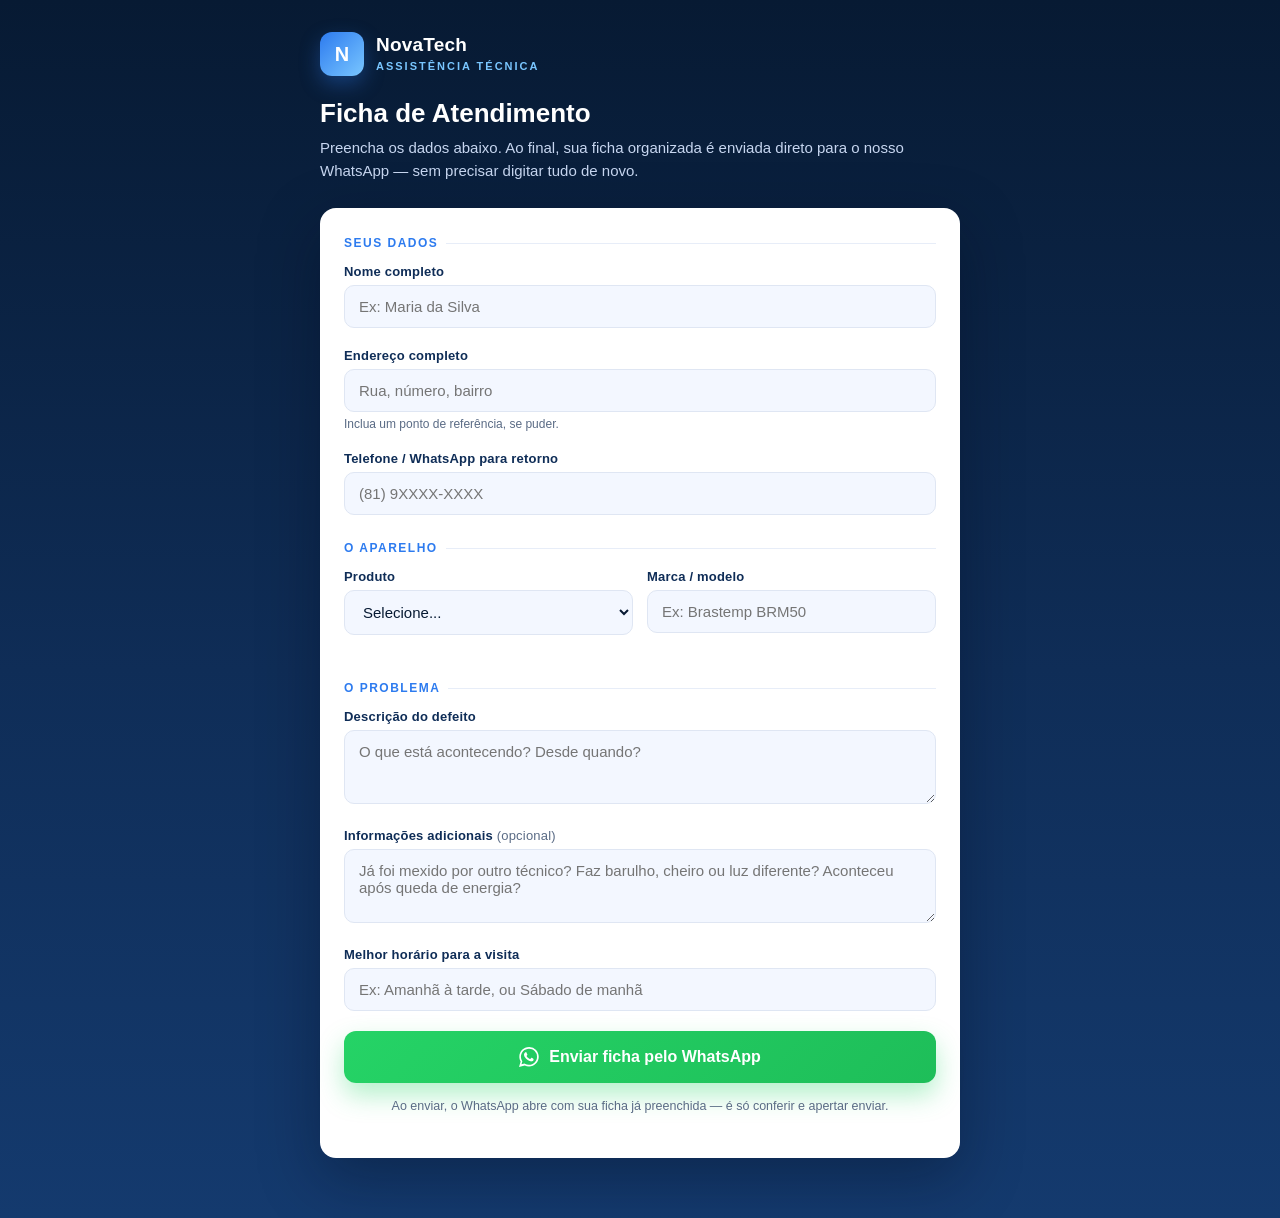
==== ficha.html @ 9787a62e "adicionando ficha de atendimento interativa" ====
<!DOCTYPE html>
<html lang="pt-BR">
<head>
<meta charset="UTF-8">
<meta name="viewport" content="width=device-width, initial-scale=1.0">
<title>Ficha de Atendimento — NovaTech Assistência Técnica</title>
<link rel="icon" type="image/svg+xml" href="img/gemini-svg.svg">
<style>
  :root{
    --navy-dark:#071A33;
    --navy:#0F2D57;
    --blue:#2D7BEF;
    --blue-light:#79C6FF;
    --white:#FFFFFF;
    --off-white:#F3F7FF;
    --text-muted:#5A6B85;
    --error:#E4573D;
    --radius:16px;
  }
  *{box-sizing:border-box;}
  body{
    margin:0;
    font-family:-apple-system,BlinkMacSystemFont,"Segoe UI",Roboto,Helvetica,Arial,sans-serif;
    background:linear-gradient(180deg,var(--navy-dark) 0%, var(--navy) 55%, #143a6e 100%);
    min-height:100vh;
    padding:32px 16px 60px;
    color:var(--navy-dark);
  }
  .wrap{max-width:640px;margin:0 auto;}
  .brand{
    display:flex;align-items:center;gap:12px;
    margin-bottom:22px;
    opacity:0;
    animation:fadeDown .6s ease forwards;
  }
  .brand-badge{
    width:44px;height:44px;border-radius:12px;
    background:linear-gradient(135deg,var(--blue) 0%, var(--blue-light) 100%);
    display:flex;align-items:center;justify-content:center;
    font-weight:800;color:var(--white);font-size:20px;
    box-shadow:0 8px 20px rgba(45,123,239,.35);
  }
  .brand-text h1{margin:0;font-size:19px;color:var(--white);letter-spacing:.2px;}
  .brand-text span{font-size:11px;letter-spacing:2px;color:var(--blue-light);font-weight:600;}

  .intro{
    color:var(--off-white);
    margin:0 0 26px;
    opacity:0;
    animation:fadeDown .6s ease .08s forwards;
  }
  .intro h2{font-size:26px;margin:0 0 8px;color:var(--white);}
  .intro p{margin:0;color:#c7d6f0;font-size:15px;line-height:1.5;}

  form{
    background:var(--white);
    border-radius:var(--radius);
    padding:28px 24px 30px;
    box-shadow:0 20px 60px rgba(3,12,28,.35);
    opacity:0;
    animation:fadeUp .6s ease .16s forwards;
  }

  .field{margin-bottom:20px;position:relative;}
  .field label{
    display:block;font-size:13px;font-weight:700;color:var(--navy);
    margin-bottom:6px;letter-spacing:.2px;
  }
  .field .hint{font-size:12px;color:var(--text-muted);margin-top:5px;}
  .field input,.field select,.field textarea{
    width:100%;padding:12px 14px;border-radius:10px;
    border:1.5px solid #dfe6f3;font-size:15px;
    font-family:inherit;color:var(--navy-dark);
    background:var(--off-white);
    transition:border-color .18s ease, box-shadow .18s ease;
  }
  .field textarea{resize:vertical;min-height:74px;}
  .field input:focus,.field select:focus,.field textarea:focus{
    outline:none;border-color:var(--blue);
    box-shadow:0 0 0 4px rgba(45,123,239,.14);
    background:var(--white);
  }
  .field.invalid input,.field.invalid select,.field.invalid textarea{
    border-color:var(--error);
    box-shadow:0 0 0 4px rgba(228,87,61,.1);
  }
  .field .err-msg{
    display:none;color:var(--error);font-size:12px;margin-top:5px;font-weight:600;
  }
  .field.invalid .err-msg{display:block;}

  .row2{display:grid;grid-template-columns:1fr 1fr;gap:14px;}
  @media (max-width:480px){ .row2{grid-template-columns:1fr;} }

  .section-title{
    font-size:12px;font-weight:800;letter-spacing:1.5px;color:var(--blue);
    text-transform:uppercase;margin:26px 0 14px;
    display:flex;align-items:center;gap:8px;
  }
  .section-title::after{content:"";flex:1;height:1px;background:#e7edf8;}
  .section-title:first-of-type{margin-top:0;}

  button[type="submit"]{
    width:100%;margin-top:8px;padding:16px;border:none;border-radius:12px;
    background:linear-gradient(135deg,#25D366 0%, #1EBE59 100%);
    color:var(--white);font-size:16px;font-weight:700;cursor:pointer;
    display:flex;align-items:center;justify-content:center;gap:10px;
    box-shadow:0 12px 26px rgba(37,211,102,.35);
    transition:transform .15s ease, box-shadow .15s ease;
  }
  button[type="submit"]:hover{transform:translateY(-2px);box-shadow:0 16px 34px rgba(37,211,102,.45);}
  button[type="submit"]:active{transform:translateY(0);}
  button[type="submit"] svg{width:20px;height:20px;}

  .note{
    text-align:center;color:var(--text-muted);font-size:12.5px;margin-top:14px;line-height:1.5;
  }

  @keyframes fadeDown{from{opacity:0;transform:translateY(-10px);}to{opacity:1;transform:translateY(0);}}
  @keyframes fadeUp{from{opacity:0;transform:translateY(16px);}to{opacity:1;transform:translateY(0);}}

  @media (prefers-reduced-motion: reduce){
    .brand,.intro,form{animation:none;opacity:1;}
  }
</style>
</head>
<body>
<div class="wrap">

  <div class="brand">
    <div class="brand-badge">N</div>
    <div class="brand-text">
      <h1>NovaTech</h1>
      <span>ASSISTÊNCIA TÉCNICA</span>
    </div>
  </div>

  <div class="intro">
    <h2>Ficha de Atendimento</h2>
    <p>Preencha os dados abaixo. Ao final, sua ficha organizada é enviada direto para o nosso WhatsApp — sem precisar digitar tudo de novo.</p>
  </div>

  <form id="fichaForm" novalidate>

    <div class="section-title">Seus dados</div>

    <div class="field" data-field="nome">
      <label for="nome">Nome completo</label>
      <input type="text" id="nome" name="nome" placeholder="Ex: Maria da Silva">
      <div class="err-msg">Informe seu nome.</div>
    </div>

    <div class="field" data-field="endereco">
      <label for="endereco">Endereço completo</label>
      <input type="text" id="endereco" name="endereco" placeholder="Rua, número, bairro">
      <div class="hint">Inclua um ponto de referência, se puder.</div>
      <div class="err-msg">Informe o endereço para a visita.</div>
    </div>

    <div class="field" data-field="contato">
      <label for="contato">Telefone / WhatsApp para retorno</label>
      <input type="tel" id="contato" name="contato" placeholder="(81) 9XXXX-XXXX">
      <div class="err-msg">Informe um telefone de contato.</div>
    </div>

    <div class="section-title">O aparelho</div>

    <div class="row2">
      <div class="field" data-field="produto">
        <label for="produto">Produto</label>
        <select id="produto" name="produto">
          <option value="">Selecione...</option>
          <option>Geladeira</option>
          <option>Freezer</option>
          <option>Máquina de lavar</option>
          <option>Lava e seca</option>
          <option>Lava-louças</option>
          <option>Micro-ondas</option>
          <option>Outro</option>
        </select>
        <div class="err-msg">Selecione o produto.</div>
      </div>
      <div class="field" data-field="marca">
        <label for="marca">Marca / modelo</label>
        <input type="text" id="marca" name="marca" placeholder="Ex: Brastemp BRM50">
        <div class="err-msg">Informe a marca, se souber.</div>
      </div>
    </div>

    <div class="section-title">O problema</div>

    <div class="field" data-field="defeito">
      <label for="defeito">Descrição do defeito</label>
      <textarea id="defeito" name="defeito" placeholder="O que está acontecendo? Desde quando?"></textarea>
      <div class="err-msg">Descreva o defeito para agilizar o diagnóstico.</div>
    </div>

    <div class="field" data-field="adicional">
      <label for="adicional">Informações adicionais <span style="font-weight:400;color:var(--text-muted);">(opcional)</span></label>
      <textarea id="adicional" name="adicional" placeholder="Já foi mexido por outro técnico? Faz barulho, cheiro ou luz diferente? Aconteceu após queda de energia?"></textarea>
    </div>

    <div class="field" data-field="horario">
      <label for="horario">Melhor horário para a visita</label>
      <input type="text" id="horario" name="horario" placeholder="Ex: Amanhã à tarde, ou Sábado de manhã">
      <div class="err-msg">Informe um horário de preferência.</div>
    </div>

    <button type="submit">
      <svg viewBox="0 0 24 24" fill="currentColor"><path d="M20.5 3.5A11.6 11.6 0 0 0 12 0C5.6 0 .4 5.2.4 11.6c0 2 .6 4 1.6 5.7L0 24l6.9-1.8a11.6 11.6 0 0 0 5.1 1.2h.1c6.4 0 11.6-5.2 11.6-11.6 0-3.1-1.2-6-3.2-8.3zM12 21.3h-.1a9.6 9.6 0 0 1-4.9-1.3l-.4-.2-3.6 1 1-3.5-.2-.4a9.6 9.6 0 0 1-1.5-5.2C2.3 6.3 6.6 2 12 2c2.6 0 5 1 6.8 2.8A9.6 9.6 0 0 1 21.6 11.6c0 5.4-4.3 9.7-9.6 9.7zm5.3-7.3c-.3-.1-1.7-.9-2-1-.3-.1-.5-.1-.7.1s-.8 1-.9 1.2-.3.2-.6.1a7.9 7.9 0 0 1-2.3-1.4 8.6 8.6 0 0 1-1.6-2c-.2-.3 0-.5.1-.6l.4-.5.3-.4c.1-.1.1-.3 0-.4-.1-.1-.7-1.6-.9-2.2-.2-.6-.5-.5-.7-.5h-.6c-.2 0-.5.1-.8.4s-1 1-1 2.4 1 2.8 1.2 3c.1.2 2 3 4.8 4.3.7.3 1.2.5 1.6.6.7.2 1.3.2 1.8.1.5-.1 1.7-.7 1.9-1.4.2-.7.2-1.3.2-1.4-.1-.2-.3-.2-.6-.4z"/></svg>
      Enviar ficha pelo WhatsApp
    </button>

    <p class="note">Ao enviar, o WhatsApp abre com sua ficha já preenchida — é só conferir e apertar enviar.</p>
  </form>
</div>

<script>
  // >>> Configure aqui o número de WhatsApp da NovaTech (formato: 55 + DDD + número, só dígitos)
  const WHATSAPP_NUMBER = "5581991546997";

  const form = document.getElementById('fichaForm');
  const fields = ['nome','endereco','contato','produto','marca','defeito','horario'];
  // 'marca' e 'adicional' são tratados como opcionais na validação (mensagem some se preenchido)
  const optional = ['marca','adicional'];

  form.addEventListener('submit', function(e){
    e.preventDefault();
    let valid = true;

    fields.forEach(name => {
      const el = form.elements[name];
      const wrapper = form.querySelector(`[data-field="${name}"]`);
      const value = el.value.trim();
      const isOptional = optional.includes(name);
      if(!value && !isOptional){
        wrapper.classList.add('invalid');
        valid = false;
      } else {
        wrapper.classList.remove('invalid');
      }
    });

    if(!valid){
      form.querySelector('.invalid input, .invalid select, .invalid textarea')?.focus();
      return;
    }

    const data = Object.fromEntries(new FormData(form).entries());

    const linhas = [
      "📋 *Ficha de Atendimento — NovaTech*",
      "",
      `*Nome:* ${data.nome}`,
      `*Endereço:* ${data.endereco}`,
      `*Contato:* ${data.contato}`,
      "",
      `*Produto:* ${data.produto}`,
      data.marca ? `*Marca/modelo:* ${data.marca}` : null,
      "",
      `*Defeito:* ${data.defeito}`,
      data.adicional ? `*Informações adicionais:* ${data.adicional}` : null,
      "",
      `*Melhor horário:* ${data.horario}`
    ].filter(Boolean).join("\n");

    const url = `https://wa.me/${WHATSAPP_NUMBER}?text=${encodeURIComponent(linhas)}`;
    window.location.href = url;
  });
</script>
</body>
</html>
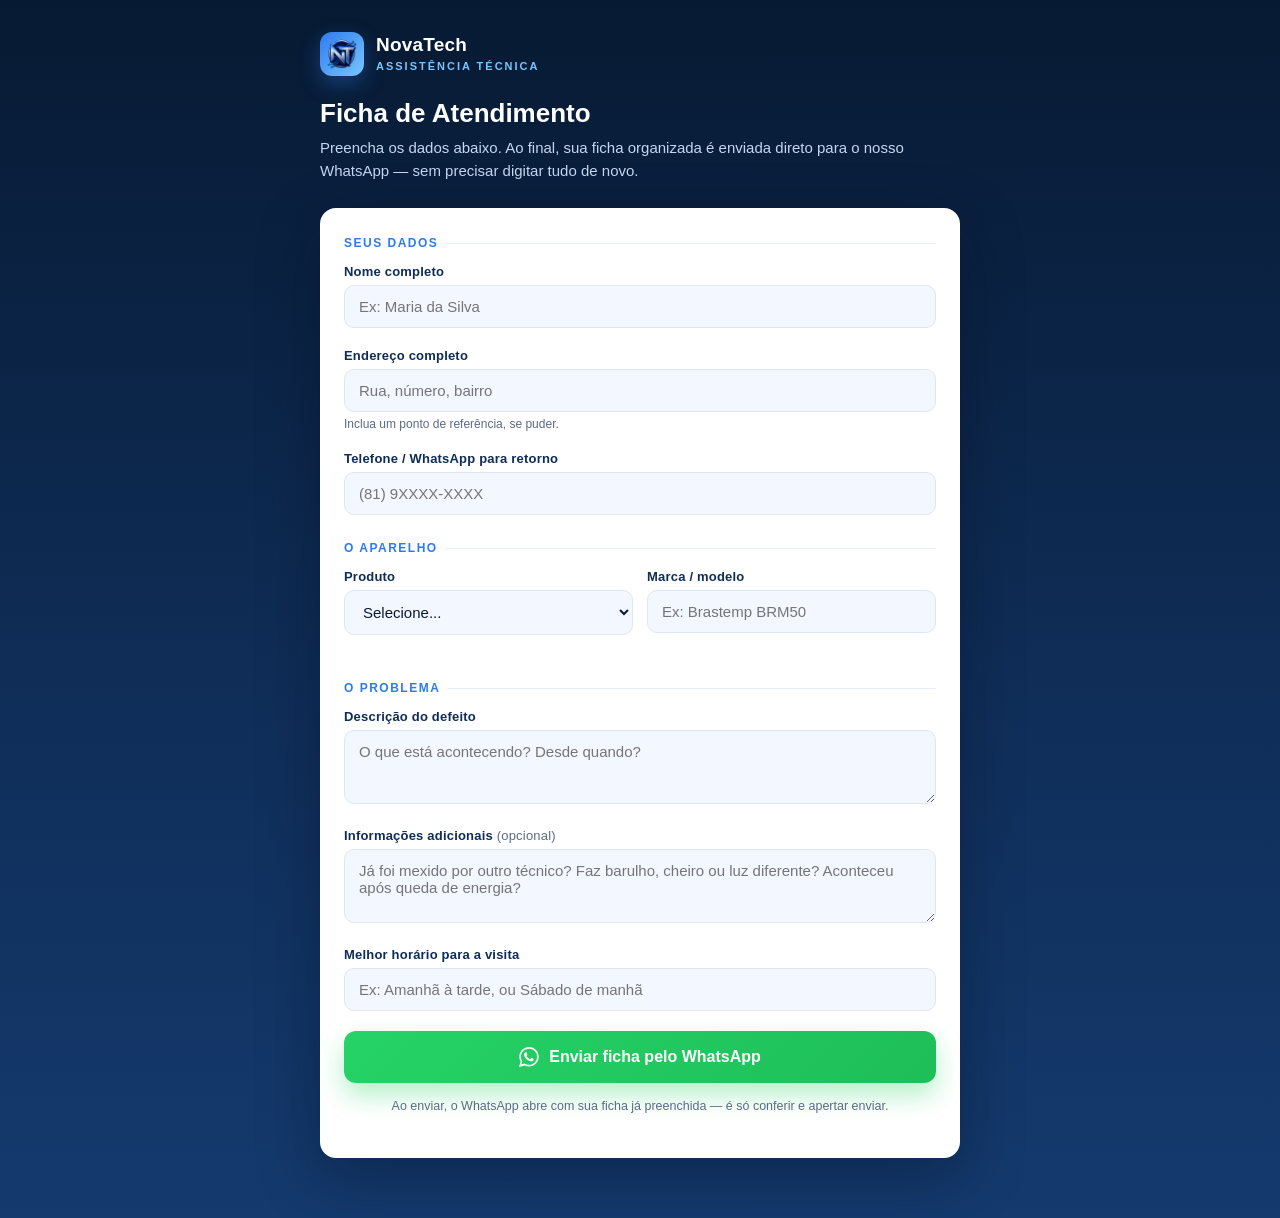
==== commit 30359595: "add logos, icone no botão de atendimento, add mapa com raio de atendimento e ajustando pequenos erro" ====
--- a/ficha.html
+++ b/ficha.html
@@ -39,6 +39,11 @@
     display:flex;align-items:center;justify-content:center;
     font-weight:800;color:var(--white);font-size:20px;
     box-shadow:0 8px 20px rgba(45,123,239,.35);
+    overflow:hidden;
+    padding:7px;
+  }
+  .brand-badge img{
+    width:100%;height:100%;object-fit:contain;display:block;
   }
   .brand-text h1{margin:0;font-size:19px;color:var(--white);letter-spacing:.2px;}
   .brand-text span{font-size:11px;letter-spacing:2px;color:var(--blue-light);font-weight:600;}
@@ -128,7 +133,9 @@
 <div class="wrap">
 
   <div class="brand">
-    <div class="brand-badge">N</div>
+    <div class="brand-badge">
+      <img src="img/gemini-svg.svg" alt="Logo NovaTech">
+    </div>
     <div class="brand-text">
       <h1>NovaTech</h1>
       <span>ASSISTÊNCIA TÉCNICA</span>
@@ -203,7 +210,7 @@
     <div class="field" data-field="horario">
       <label for="horario">Melhor horário para a visita</label>
       <input type="text" id="horario" name="horario" placeholder="Ex: Amanhã à tarde, ou Sábado de manhã">
-      <div class="err-msg">Informe um horário de preferência.</div>
+      <div class="err-msg">Informe um horário da sua preferência.</div>
     </div>
 
     <button type="submit">
@@ -269,4 +276,4 @@
   });
 </script>
 </body>
-</html>
+</html>
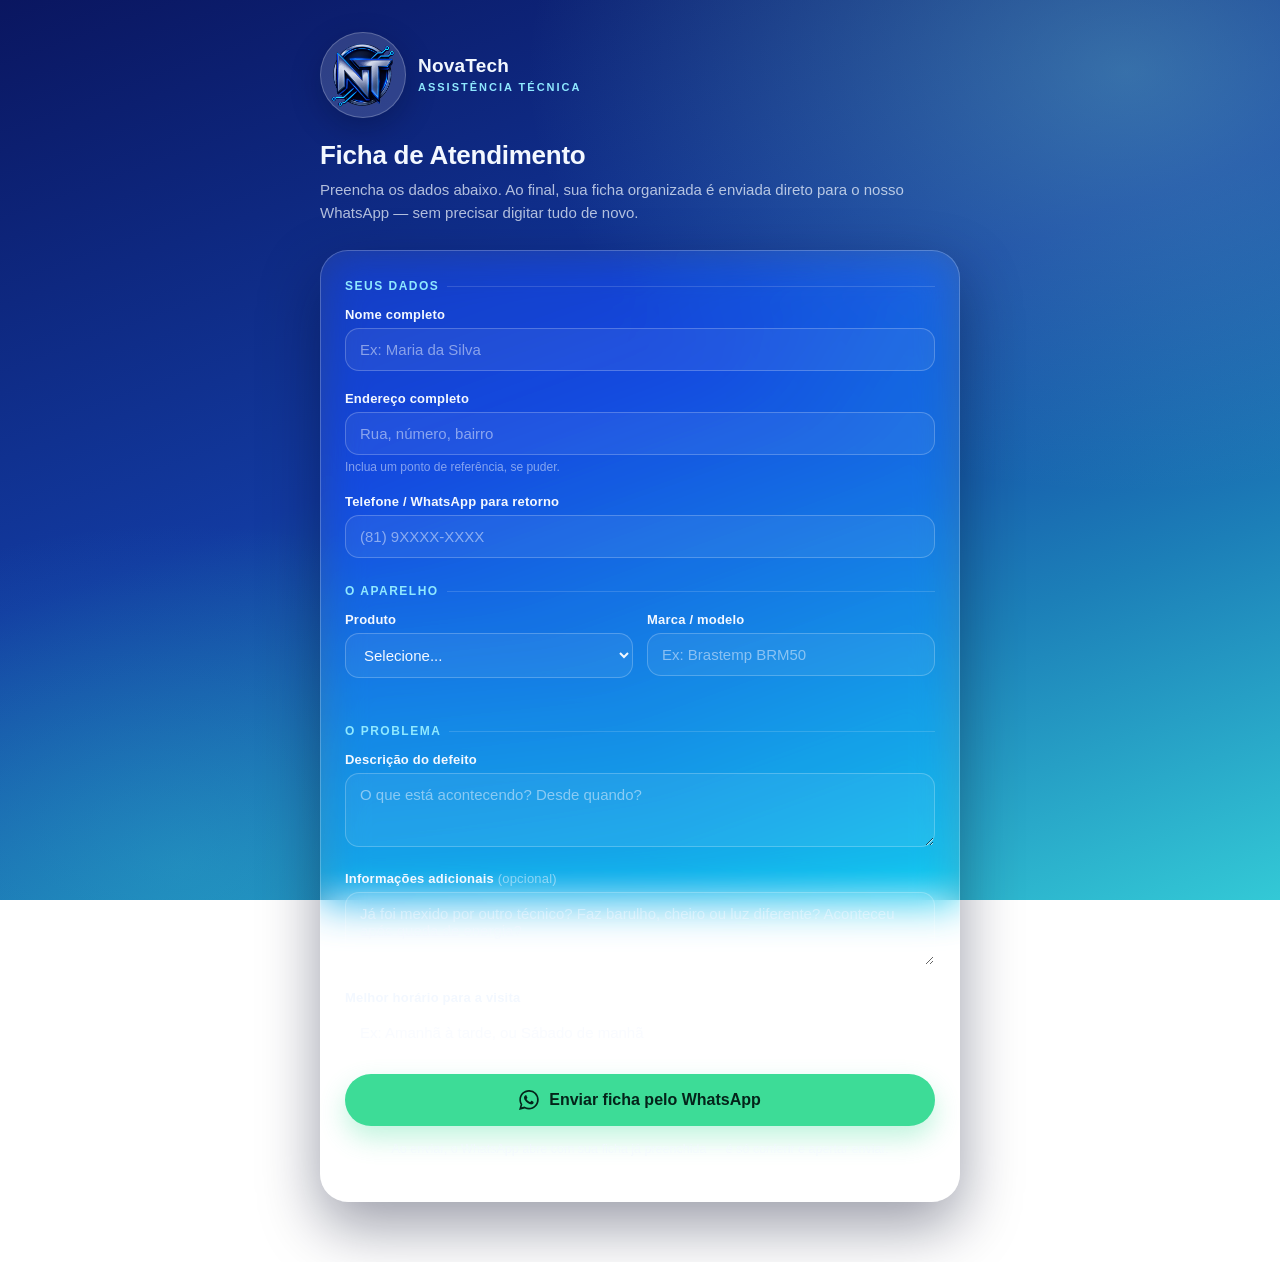
==== commit b849e35f: "trocando tema para apple glasses" ====
--- a/ficha.html
+++ b/ficha.html
@@ -7,24 +7,46 @@
 <link rel="icon" type="image/svg+xml" href="img/gemini-svg.svg">
 <style>
   :root{
-    --navy-dark:#071A33;
-    --navy:#0F2D57;
-    --blue:#2D7BEF;
-    --blue-light:#79C6FF;
-    --white:#FFFFFF;
-    --off-white:#F3F7FF;
-    --text-muted:#5A6B85;
-    --error:#E4573D;
-    --radius:16px;
+    --navy:#0A1660;
+    --navy-2:#123AA0;
+    --teal:#33C9D6;
+    --teal-2:#7FE3D6;
+
+    --ink:#F3F8FF;
+    --ink-soft:rgba(243,248,255,.72);
+    --ink-dim:rgba(243,248,255,.5);
+
+    --glass-bg:rgba(255,255,255,.08);
+    --glass-bg-strong:rgba(255,255,255,.14);
+    --glass-border:rgba(255,255,255,.22);
+    --glass-hairline:rgba(255,255,255,.14);
+
+    --accent:#8FE9FF;
+    --wpp:#3DDC97;
+    --wpp-ink:#04241A;
+    --error:#FF6B6B;
+
+    --radius-s:14px;
+    --radius-m:20px;
+    --radius-l:28px;
+    --radius-pill:999px;
+
+    --shadow-1:0 10px 30px rgba(4,10,40,.28);
+    --shadow-2:0 24px 60px rgba(4,10,40,.4);
   }
   *{box-sizing:border-box;}
   body{
     margin:0;
-    font-family:-apple-system,BlinkMacSystemFont,"Segoe UI",Roboto,Helvetica,Arial,sans-serif;
-    background:linear-gradient(180deg,var(--navy-dark) 0%, var(--navy) 55%, #143a6e 100%);
+    font-family:'Segoe UI',-apple-system,BlinkMacSystemFont,"SF Pro Text",Helvetica,Arial,sans-serif;
+    background:
+      radial-gradient(1000px 700px at 88% 8%, rgba(127,227,214,.35), transparent 60%),
+      radial-gradient(900px 620px at 14% 96%, rgba(51,201,214,.28), transparent 55%),
+      linear-gradient(160deg, var(--navy) 0%, var(--navy-2) 45%, #1C7FB8 72%, var(--teal) 100%);
+    background-attachment:fixed;
     min-height:100vh;
     padding:32px 16px 60px;
-    color:var(--navy-dark);
+    color:var(--ink);
+    -webkit-font-smoothing:antialiased;
   }
   .wrap{max-width:640px;margin:0 auto;}
   .brand{
@@ -34,63 +56,70 @@
     animation:fadeDown .6s ease forwards;
   }
   .brand-badge{
-    width:44px;height:44px;border-radius:12px;
-    background:linear-gradient(135deg,var(--blue) 0%, var(--blue-light) 100%);
+    width:86px;height:86px;border-radius:50%;
+    background:var(--glass-bg-strong);
+    border:1px solid var(--glass-border);
+    backdrop-filter:blur(14px);
     display:flex;align-items:center;justify-content:center;
-    font-weight:800;color:var(--white);font-size:20px;
-    box-shadow:0 8px 20px rgba(45,123,239,.35);
+    box-shadow:var(--shadow-1);
     overflow:hidden;
-    padding:7px;
+    padding:9px;
   }
   .brand-badge img{
     width:100%;height:100%;object-fit:contain;display:block;
-  }
-  .brand-text h1{margin:0;font-size:19px;color:var(--white);letter-spacing:.2px;}
-  .brand-text span{font-size:11px;letter-spacing:2px;color:var(--blue-light);font-weight:600;}
+   
+  }
+  .brand-text h1{margin:0;font-size:19px;color:var(--ink);letter-spacing:.2px;font-weight:700;}
+  .brand-text span{font-size:11px;letter-spacing:2px;color:var(--accent);font-weight:700;}
 
   .intro{
-    color:var(--off-white);
+    color:var(--ink);
     margin:0 0 26px;
     opacity:0;
     animation:fadeDown .6s ease .08s forwards;
   }
-  .intro h2{font-size:26px;margin:0 0 8px;color:var(--white);}
-  .intro p{margin:0;color:#c7d6f0;font-size:15px;line-height:1.5;}
+  .intro h2{font-size:26px;margin:0 0 8px;color:var(--ink);font-weight:800;letter-spacing:-.01em;}
+  .intro p{margin:0;color:var(--ink-soft);font-size:15px;line-height:1.5;}
 
   form{
-    background:var(--white);
-    border-radius:var(--radius);
+    background:var(--glass-bg);
+    backdrop-filter:blur(22px) saturate(160%);
+    border:1px solid var(--glass-border);
+    border-radius:var(--radius-l);
     padding:28px 24px 30px;
-    box-shadow:0 20px 60px rgba(3,12,28,.35);
+    box-shadow:var(--shadow-2);
     opacity:0;
     animation:fadeUp .6s ease .16s forwards;
   }
 
   .field{margin-bottom:20px;position:relative;}
   .field label{
-    display:block;font-size:13px;font-weight:700;color:var(--navy);
+    display:block;font-size:13px;font-weight:700;color:var(--ink);
     margin-bottom:6px;letter-spacing:.2px;
   }
-  .field .hint{font-size:12px;color:var(--text-muted);margin-top:5px;}
+  .field .hint{font-size:12px;color:var(--ink-dim);margin-top:5px;}
   .field input,.field select,.field textarea{
-    width:100%;padding:12px 14px;border-radius:10px;
-    border:1.5px solid #dfe6f3;font-size:15px;
-    font-family:inherit;color:var(--navy-dark);
-    background:var(--off-white);
-    transition:border-color .18s ease, box-shadow .18s ease;
-  }
+    width:100%;padding:12px 14px;border-radius:var(--radius-s);
+    border:1.5px solid var(--glass-border);font-size:15px;
+    font-family:inherit;color:var(--ink);
+    background:rgba(255,255,255,.06);
+    transition:border-color .18s ease, box-shadow .18s ease, background .18s ease;
+  }
+  .field input::placeholder,.field textarea::placeholder{color:var(--ink-dim);}
+  .field select{color-scheme:dark;}
+  .field select option{color:#0A1660;}
   .field textarea{resize:vertical;min-height:74px;}
   .field input:focus,.field select:focus,.field textarea:focus{
-    outline:none;border-color:var(--blue);
-    box-shadow:0 0 0 4px rgba(45,123,239,.14);
-    background:var(--white);
+    outline:none;border-color:var(--accent);
+    box-shadow:0 0 0 4px rgba(143,233,255,.16);
+    background:rgba(255,255,255,.1);
   }
   .field.invalid input,.field.invalid select,.field.invalid textarea{
     border-color:var(--error);
-    box-shadow:0 0 0 4px rgba(228,87,61,.1);
+    box-shadow:0 0 0 4px rgba(255,107,107,.14);
   }
   .field .err-msg{
-    display:none;color:var(--error);font-size:12px;margin-top:5px;font-weight:600;
+    display:none;color:var(--error);font-size:12px;margin-top:5px;font-weight:700;
   }
   .field.invalid .err-msg{display:block;}
 
@@ -98,27 +127,27 @@
   @media (max-width:480px){ .row2{grid-template-columns:1fr;} }
 
   .section-title{
-    font-size:12px;font-weight:800;letter-spacing:1.5px;color:var(--blue);
+    font-size:12px;font-weight:800;letter-spacing:1.5px;color:var(--accent);
     text-transform:uppercase;margin:26px 0 14px;
     display:flex;align-items:center;gap:8px;
   }
-  .section-title::after{content:"";flex:1;height:1px;background:#e7edf8;}
+  .section-title::after{content:"";flex:1;height:1px;background:var(--glass-hairline);}
   .section-title:first-of-type{margin-top:0;}
 
   button[type="submit"]{
-    width:100%;margin-top:8px;padding:16px;border:none;border-radius:12px;
-    background:linear-gradient(135deg,#25D366 0%, #1EBE59 100%);
-    color:var(--white);font-size:16px;font-weight:700;cursor:pointer;
+    width:100%;margin-top:8px;padding:16px;border:none;border-radius:var(--radius-pill);
+    background:var(--wpp);
+    color:var(--wpp-ink);font-size:16px;font-weight:700;cursor:pointer;
     display:flex;align-items:center;justify-content:center;gap:10px;
-    box-shadow:0 12px 26px rgba(37,211,102,.35);
-    transition:transform .15s ease, box-shadow .15s ease;
-  }
-  button[type="submit"]:hover{transform:translateY(-2px);box-shadow:0 16px 34px rgba(37,211,102,.45);}
+    box-shadow:0 12px 26px rgba(61,220,151,.32);
+    transition:transform .15s ease, box-shadow .15s ease, filter .15s ease;
+  }
+  button[type="submit"]:hover{transform:translateY(-2px);box-shadow:0 16px 34px rgba(61,220,151,.42);filter:brightness(1.05);}
   button[type="submit"]:active{transform:translateY(0);}
   button[type="submit"] svg{width:20px;height:20px;}
 
   .note{
-    text-align:center;color:var(--text-muted);font-size:12.5px;margin-top:14px;line-height:1.5;
+    text-align:center;color:var(--ink-soft);font-size:12.5px;margin-top:14px;line-height:1.5;
   }
 
   @keyframes fadeDown{from{opacity:0;transform:translateY(-10px);}to{opacity:1;transform:translateY(0);}}
@@ -203,13 +232,15 @@
     </div>
 
     <div class="field" data-field="adicional">
-      <label for="adicional">Informações adicionais <span style="font-weight:400;color:var(--text-muted);">(opcional)</span></label>
+      <label for="adicional">Informações adicionais <span style="font-weight:400;color:var(--ink-dim);">(opcional)</span></label>
       <textarea id="adicional" name="adicional" placeholder="Já foi mexido por outro técnico? Faz barulho, cheiro ou luz diferente? Aconteceu após queda de energia?"></textarea>
     </div>
 
     <div class="field" data-field="horario">
       <label for="horario">Melhor horário para a visita</label>
       <input type="text" id="horario" name="horario" placeholder="Ex: Amanhã à tarde, ou Sábado de manhã">
+     
+     
       <div class="err-msg">Informe um horário da sua preferência.</div>
     </div>
 
@@ -223,7 +254,7 @@
 </div>
 
 <script>
-  // >>> Configure aqui o número de WhatsApp da NovaTech (formato: 55 + DDD + número, só dígitos)
+  // >>> Configure aqui o número de WhatsApp da NovaTech hhhhhhhhhhhh (formato: 55 + DDD + número, só dígitos)
   const WHATSAPP_NUMBER = "5581991546997";
 
   const form = document.getElementById('fichaForm');
